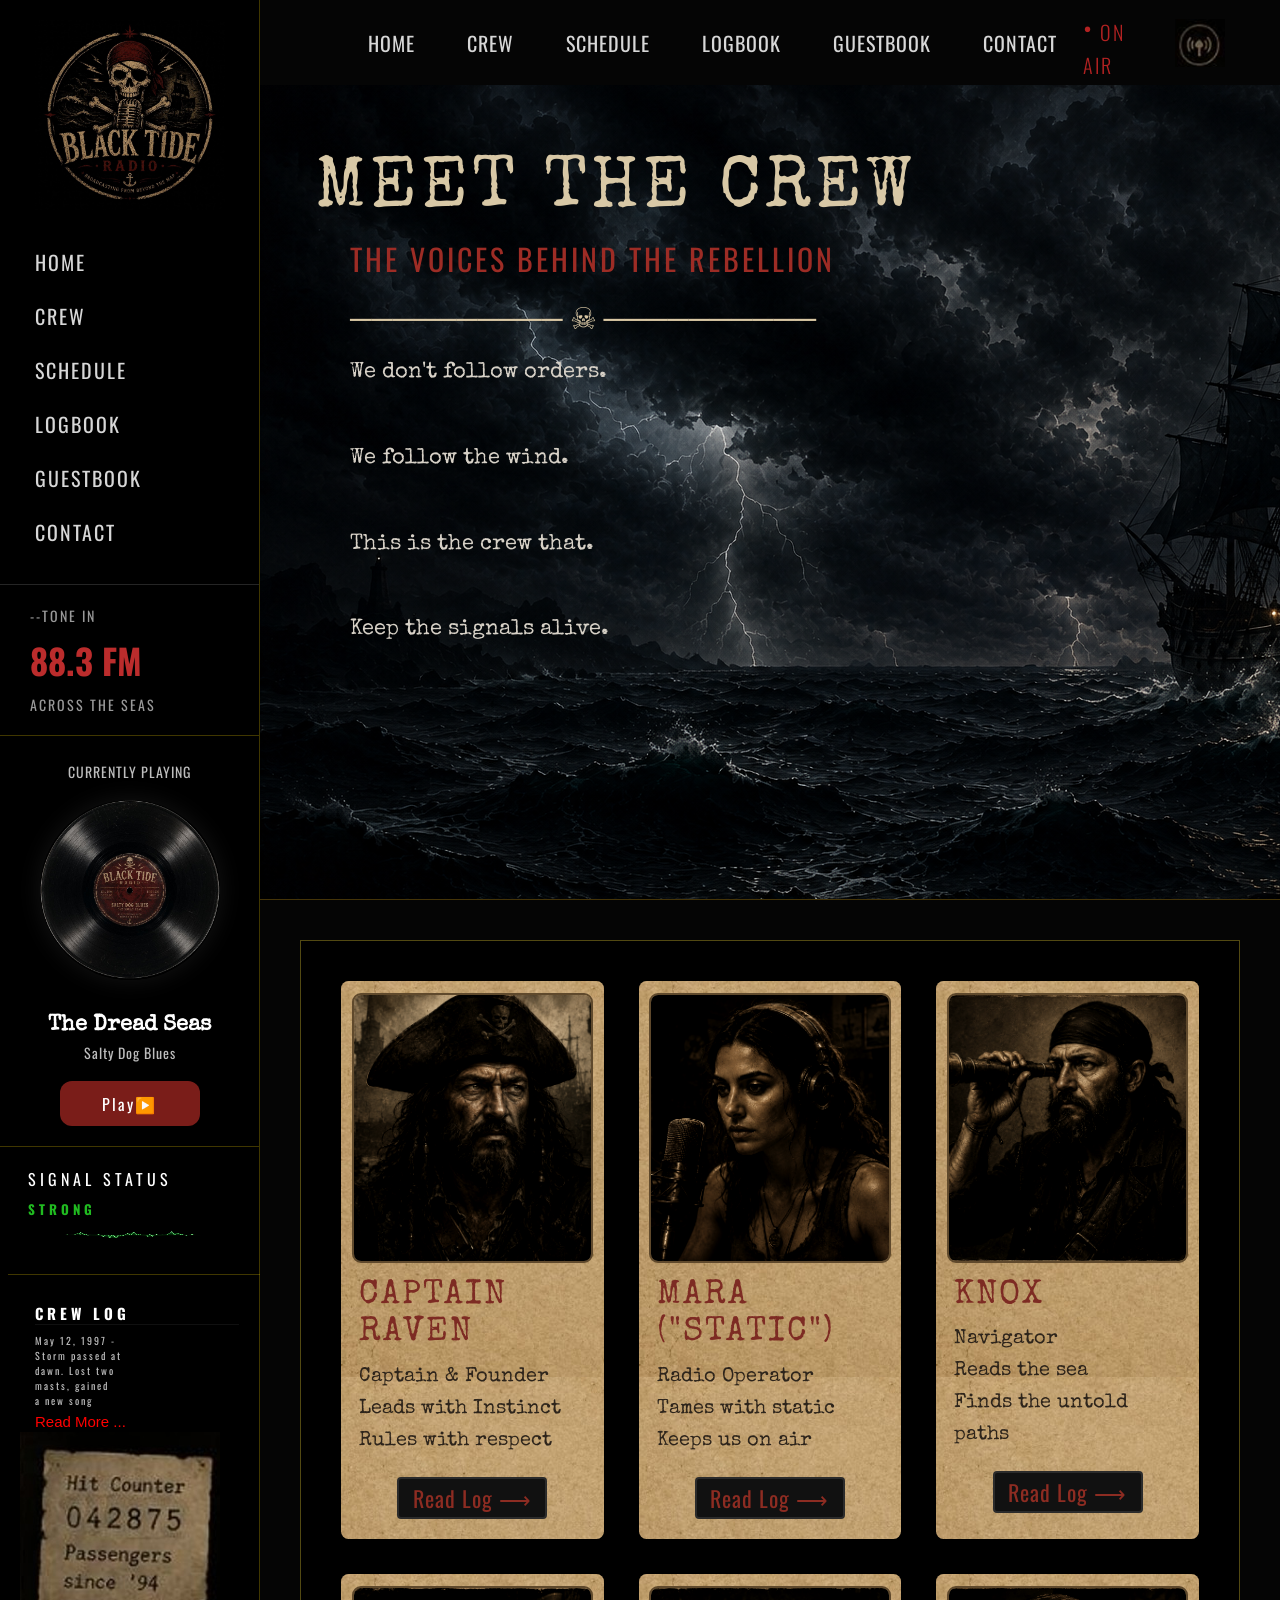
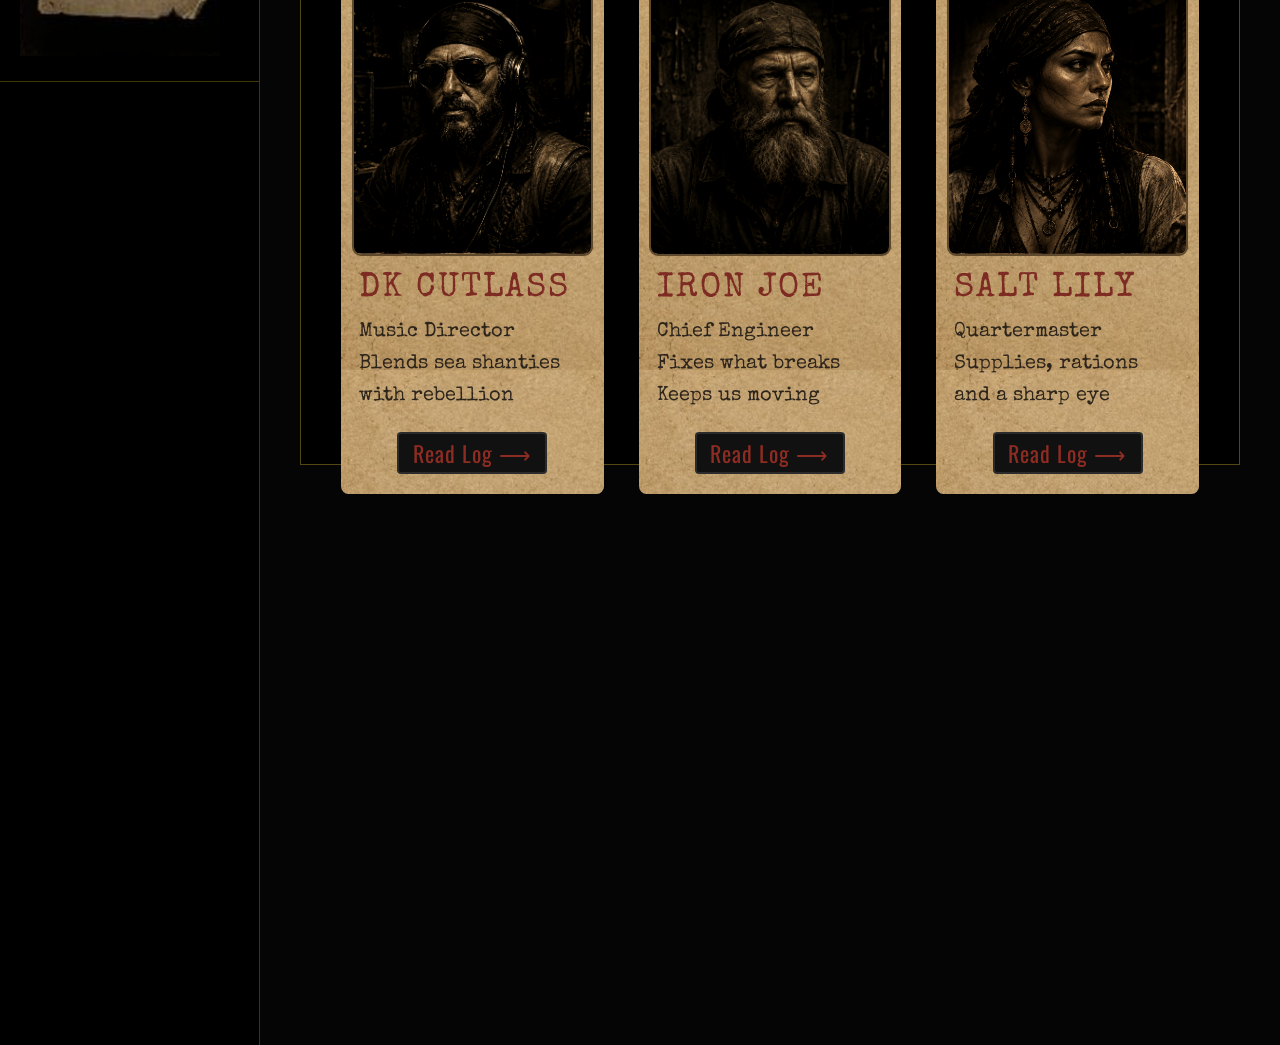
==== crew.html @ 0e34d425 "I finished most of the crew page inluding the hero and the cards section" ====
<!DOCTYPE html>
<html lang="en">
<head>
    <meta charset="UTF-8">
    <meta name="viewport" content="width=device-width, initial-scale=1.0">
    <title>Document</title>
    <link rel="stylesheet" href="crew.css">
    <link rel="preconnect" href="https://fonts.googleapis.com">
    <link rel="preconnect" href="https://fonts.gstatic.com" crossorigin>
    <link href="https://fonts.googleapis.com/css2?family=Oswald:wght@300;400;500&family=Special+Elite&display=swap" rel="stylesheet">
</head>
<body>    
    <div class="sidebar">
        <div class="sidebar-logo">
            <img src="logo-sidebar.jpg" alt="">
        </div>
        <div class="buttons">
            <button class="btn">HOME</button><br>
            <a href="crew.html"><button class="btn">CREW</button><br></a>
            <button class="btn">SCHEDULE</button><br>
            <button class="btn">LOGBOOK</button><br>
            <button class="btn">GUESTBOOK</button><br>
            <button class="btn">CONTACT</button><br>
        </div>
        <div class="tone">
            <p>--TONE IN</p>
            <h3>88.3 FM</h3>
            <p>ACROSS THE SEAS</p>
        </div>
        <div class="music-sec">
            <P>CURRENTLY PLAYING</P>
            <img class="record" src="music.jpg">
            <h3>The Dread Seas</h3>
            <p>Salty Dog Blues</p>
            <button id="playBtn">Play▶️ </button>
            <audio id="music">
            <source src="soundsbyamelia_pirate_sea_shanty_accordion_fiddles_amp_stomping.mp3" type="audio/mpeg">
            </audio>
        </div>
        <div class="heartbeat-sec">
            <p>SIGNAL STATUS</p>
            <h5>STRONG</h5>
            <img src="heartbeat.jpg" alt="">
        </div>
        <div class="crewlog">
            <h5>CREW LOG</h5>
            <p>May 12, 1997 - <br>Storm passed at <br> dawn. Lost two <br> masts, gained <br> a new song</p>
            <button>Read More ...</button>
            <img src="Hitcounter.jpg" alt="">
        </div>
    </div>
    <div class="main">
        <div class="home-sec">
            <div class="navbar">
                <div class="button buttons" >
                    <button class="btn">HOME</button><br>
                    <button class="btn">CREW</button><br>
                    <button class="btn">SCHEDULE</button><br>
                    <button class="btn">LOGBOOK</button><br>
                    <button class="btn">GUESTBOOK</button><br>
                    <button class="btn">CONTACT</button><br>
                 </div>
                <div class="icons-sec">
                    <p> <span>•</span> ON AIR</p>
                    <img src="iconwireless.jpg" alt="">
                </div>
                
            </div>
            <div class="herosection">
                <h1>MEET THE CREW</h1>
                <h5>THE VOICES BEHIND THE REBELLION</h5>
                <div class="heroline">
                    <span>
                    ────────── ☠ ──────────
                    </span>
                </div>
                <p>We don't follow orders.</p><br>
                <p>We follow the wind.</p><br>
                <p>This is the crew that.</p><br>
                <p>Keep the signals alive.</p><br>
            </div>
        </div>
        <div class="crew-sec">
            <div class="crew-card">
                <img src="CAPTAINRAVEN.png" alt="">
                <h3>CAPTAIN RAVEN</h3>
                <p>Captain & Founder <br> Leads with Instinct <br>Rules with respect</p>
                <button>Read Log ⟶</button>

            </div>
            <div class="crew-card">
                <img src="MARA.png" alt="">
                <h3>MARA ("STATIC")</h3>
                <p>Radio Operator <br> Tames with static <br> Keeps us on air</p>
                <button>Read Log ⟶</button>

            </div>
            <div class="crew-card">
                <img src="KNOX.png" alt="">
                <h3>KNOX</h3>
                <p>Navigator <br> Reads the sea <br> Finds the untold paths</p>
                <button>Read Log ⟶</button>

            </div>
            <div class="crew-card">
                <img src="dj.png" alt="">
                <h3>DK CUTLASS</h3>
                <p>Music Director <br> Blends sea shanties <br> with rebellion</p>
                <button>Read Log ⟶</button>

            </div>
            <div class="crew-card">
                <img src="IRON.png" alt="">
                <h3>IRON JOE</h3>
                <p>Chief Engineer <br> Fixes what breaks <br> Keeps us moving</p>
                <button>Read Log ⟶</button>

            </div>
            <div class="crew-card">
                <img src="SALT.png" alt="">
                <h3>SALT LILY</h3>
                <p>Quartermaster <br> Supplies, rations<br> and a sharp eye</p>
                <button>Read Log ⟶</button>
            </div>
        </div>
        <div class="wise"></div>

    </div>

    <script src="crew.js"></script>

</body>
</html>
---- crew.css ----
*{
    margin:0;
    padding:0;
    box-sizing:border-box;
}
body{
    background:#050505;
    font-family:'Oswald',sans-serif;
    display: flex;
}
.sidebar{
    width:260px;
    min-height:100vh;
    background: black;
    border-right:1px solid rgba(255, 217, 0, 0.251);
    left:0;
    top:0;
    display:flex;
    flex-direction:column;
    align-items:center;
    box-shadow: 3px 0px 14px rgba(255, 217, 0, 0.251);
}
.sidebar-logo{
    margin-top:20px;
    margin-bottom:20px;
}
.sidebar-logo img{
    width:190px;
    transition:.4s;
}
.sidebar-logo img:hover{
    transform:scale(1.05);
}
.buttons{
    width:100%;
    padding-left:35px;
}
.btn{
    background:none;
    border:none;
    color:#d7d7d7;
    font-size:20px;
    width:100%;
    text-align:left;
    margin:12px 0;
    cursor:pointer;
    transition:.35s;
    letter-spacing:2px;
    font-family:'Oswald',sans-serif;
    position:relative;
}
.btn:hover{
    color:#bb2c2c;
    transform:translateX(10px);
}
.active{
    color:#bb2c2c;
}
.active::after{
    content:"";
    position:absolute;
    left:0;
    bottom:-4px;
    width:55px;
    height:2px;
    background:#bb2c2c;
}
.tone{
    width:100%;
    margin-top:25px;
    padding:20px 30px;
    border-top:1px solid #252525;
    border-bottom:1px solid rgba(255, 217, 0, 0.251);
}
.tone p{
    color:#999;
    font-size:14px;
    letter-spacing:2px;

}
.tone h3{
    color:#bb2c2c;
    font-size:35px;
    margin:8px 0;
}
.music-sec{
    width:100%;
    text-align:center;
    color:white;
    padding:20px;
    border-bottom: 1px solid rgba(255, 217, 0, 0.251);
}
.music-sec p{
    color:#bdbdbd;
    margin-top:5px;
    font-size:14px;
    letter-spacing:1px;
}
.music-sec h3{
    margin-top:12px;
    font-family:'Special Elite',cursive;
    font-size:22px;
}
.record{
    width:180px;
    border-radius:50%;
    margin:18px 0;
    cursor:pointer;
    transition:.4s;
    box-shadow:0 0 25px rgba(255,255,255,.08);
}
.record:hover{
    transform:scale(1.05);
}
.spin{
    animation:spin 5s linear infinite;
}
@keyframes spin{
from{
transform:rotate(0deg);
}
to{
transform:rotate(360deg);
}
}
#playBtn{
    margin-top:18px;
    width:140px;
    height:45px;
    background:#7a1d19;
    border:none;
    color:white;
    cursor:pointer;
    font-size:16px;
    letter-spacing:2px;
    transition:.35s;
    font-family:'Oswald',sans-serif;
    border-radius: 12px;
}
#playBtn:hover{
    background:#b82f27;
    transform:translateY(-4px);
    box-shadow:0px 10px 25px rgba(184,47,39,.4);
}
.heartbeat-sec{
    width:100%;
    text-align:left;
    color:white;
    padding:20px;
    border-bottom: 1px solid rgba(255, 217, 0, 0.251);
    margin-left: 15px;
    font-family:'Oswald',sans-serif;
    letter-spacing: 4px;
}
.heartbeat-sec h5{
    margin-top: 7.5px;
    color: rgb(32, 187, 32);
    transition: .4s;
}
.heartbeat-sec h5:hover{
    transform: translatey(-3px);
}
.heartbeat-sec img{
    width: 200px;
    height: 30px;
}
.crewlog{
    width:100%;
    text-align:left;
    color:white;
    padding:20px;
    border-bottom: 1px solid rgba(255, 217, 0, 0.251);
    font-family:'Oswald',sans-serif;
}
.crewlog h5{
    margin-top: 7.5px;
    transition: .4s;
    border-bottom: 1px solid #101010;
    font-size: 15px;
    letter-spacing: 4px;
    margin-left: 15px;
    transition: .3s;
}
.crewlog h5:hover{
    transform: translateY(-3px);
}
.crewlog p{
    margin-top: 7.5px;
    transition: .4s;
    font-size: 10px;
    letter-spacing: 2px;
    color: silver;
    margin-left: 15px;

}
.crewlog button{
    background-color: transparent;
    color: red;
    font-size: 15px;
    border: 0px;
    transition: .4s;
    cursor: pointer;
    margin-left: 15px;

}
.crewlog button:hover{
    transform: translateY(-3px);
}
.crewlog img{
    margin: 0px;
    width: 200px;
    transition: .4s;

}
.crewlog img:hover{
    transform: translateY(-3px);
}
/* NAVBAR */
.main{
    flex:1;
    background-size:cover;
    background-position:center;
    background-repeat:no-repeat;
    background-color: #050505;
}
.home-sec{
    height: 100vh;
    background-image: url(crewhome.png);
    border-bottom: 1px solid rgb(69, 52, 8);
}
.herosection{
    margin-top:70px;
    margin-left:55px;
    color:#d9c7a4;
}

.herosection h1{
    font-family:'Special Elite', cursive;
    font-size:73px;
    font-weight:400;
    letter-spacing:4px;
    color:#d8c8a6;
    margin-bottom:8px;
}

.herosection h5{
    font-family:'Oswald', sans-serif;
    font-size:30px;
    color:#9d2c25;
    letter-spacing:3px;
    font-weight:400;
    margin-bottom:12px;
    padding: 0px 35px;
}

.hero-line{
    margin-top: 10px;
    width:220px;
    height:2px;
    background:#7b5b32;
    margin-bottom:25px;
    
}
.heroline span{
    font-size: 30px;
    padding: 0px 35px;

}

.herosection p{
    font-family:'Special Elite', cursive;
    color:#d7d1c7;
    font-size:22px;
    line-height:1.9;
    padding: 5px 35px;
    margin-top: 10px;
}
.navbar{
    height:85px;
    background:#050505;
    display:flex;
    justify-content:space-between;
    align-items:center;
    padding:0 45px;
}

.button{
    display:flex;
    align-items:center;
    gap:18px;
    margin-left:20px;
    width:auto;
}

.button .btn{
    width:auto;
    margin:0;
    padding:30px 8px;
    font-size:20px;
    letter-spacing:1px;
}

.button .active::after{
    width:100%;
    bottom:18px;
}

.icons-sec{
    display:flex;
    align-items:center;
    justify-content:flex-end;
    gap:18px;
    width:auto;
    margin-right:10px;
    color:#b32222;
}

.icons-sec p{
    font-size:20px;
    letter-spacing:2px;
    font-weight:300;
}

.icons-sec span{
    font-size:30px;
}

.icons-sec img{
    height:48px;
    transition:.4s;
}

.icons-sec img:hover{
    transform:translateY(-4px);
}

.main-menue{
    display: flex;
    justify-content: space-between;
    align-items: center;
    width: 100%;
    padding: 80px;
    background-image:url(home-background.jpg);
    height:100vh;
}
.main-menue > div:first-child{
    flex: 1;
}
/* ------------------------------------------------- */
.crew-sec{
    height: 125vh;
    margin: 40px;
    border: 1px solid rgb(82, 73, 18);
    display: grid;
    grid-template-columns: repeat(3, 1fr);
    gap: 35px;
    padding: 40px;
    color: white;
    background-color: rgb(0, 0, 0);
}
.crew-card{
    background-image: url(papertex.png);
    width: 100%;
    border-radius: 7.5px;
    transition:.4s;
}
.crew-card:hover{
    transform: translateY(-10px);
}
.crew-card img{
    width:92%;
    height:270px;
    display:block;
    margin:12px auto 15px;
    object-fit:cover;
    border:2px solid #5f4729;
    border-radius:4px;
    filter:sepia(.25) contrast(1.05);
    border-radius: 9px;
    transition: .5s;
}
.crew-card img:hover{
    transform: translateY(-10px);
}
.crew-card h3{
    font-family: 'Special Elite', cursive;
    font-size: 34px;
    color: #7d2b23;
    text-transform: uppercase;
    letter-spacing: 2px;
    font-weight: 400;
    margin: 12px 18px 8px;
    line-height: 1.1;
    transition: .5s;
}
.crew-card h3:hover{
    transform: translateY(-15px);
    color: #a74a41;
}


.crew-card p{
    font-family:'Special Elite', cursive;
    font-size:20px;
    color:#2d241b;
    line-height:1.6;
    margin:0 18px 20px;
}
.crew-card button{
    width:150px;
    height:42px;
    display:block;
    margin:20px auto;
    background:#111;
    color:#8d2c22;
    border:2px solid #2b2b2b;
    border-radius:4px;
    font-family:'Oswald', sans-serif;
    font-size:22px;
    letter-spacing:1px;
    cursor:pointer;
    transition:.3s;
}
.crew-card button:hover{
    background:#8d2c22;
    color:#f3e5c7;
    border-color:#8d2c22;
}
.wise{
    background-image: url();
    height: 60vh;
}
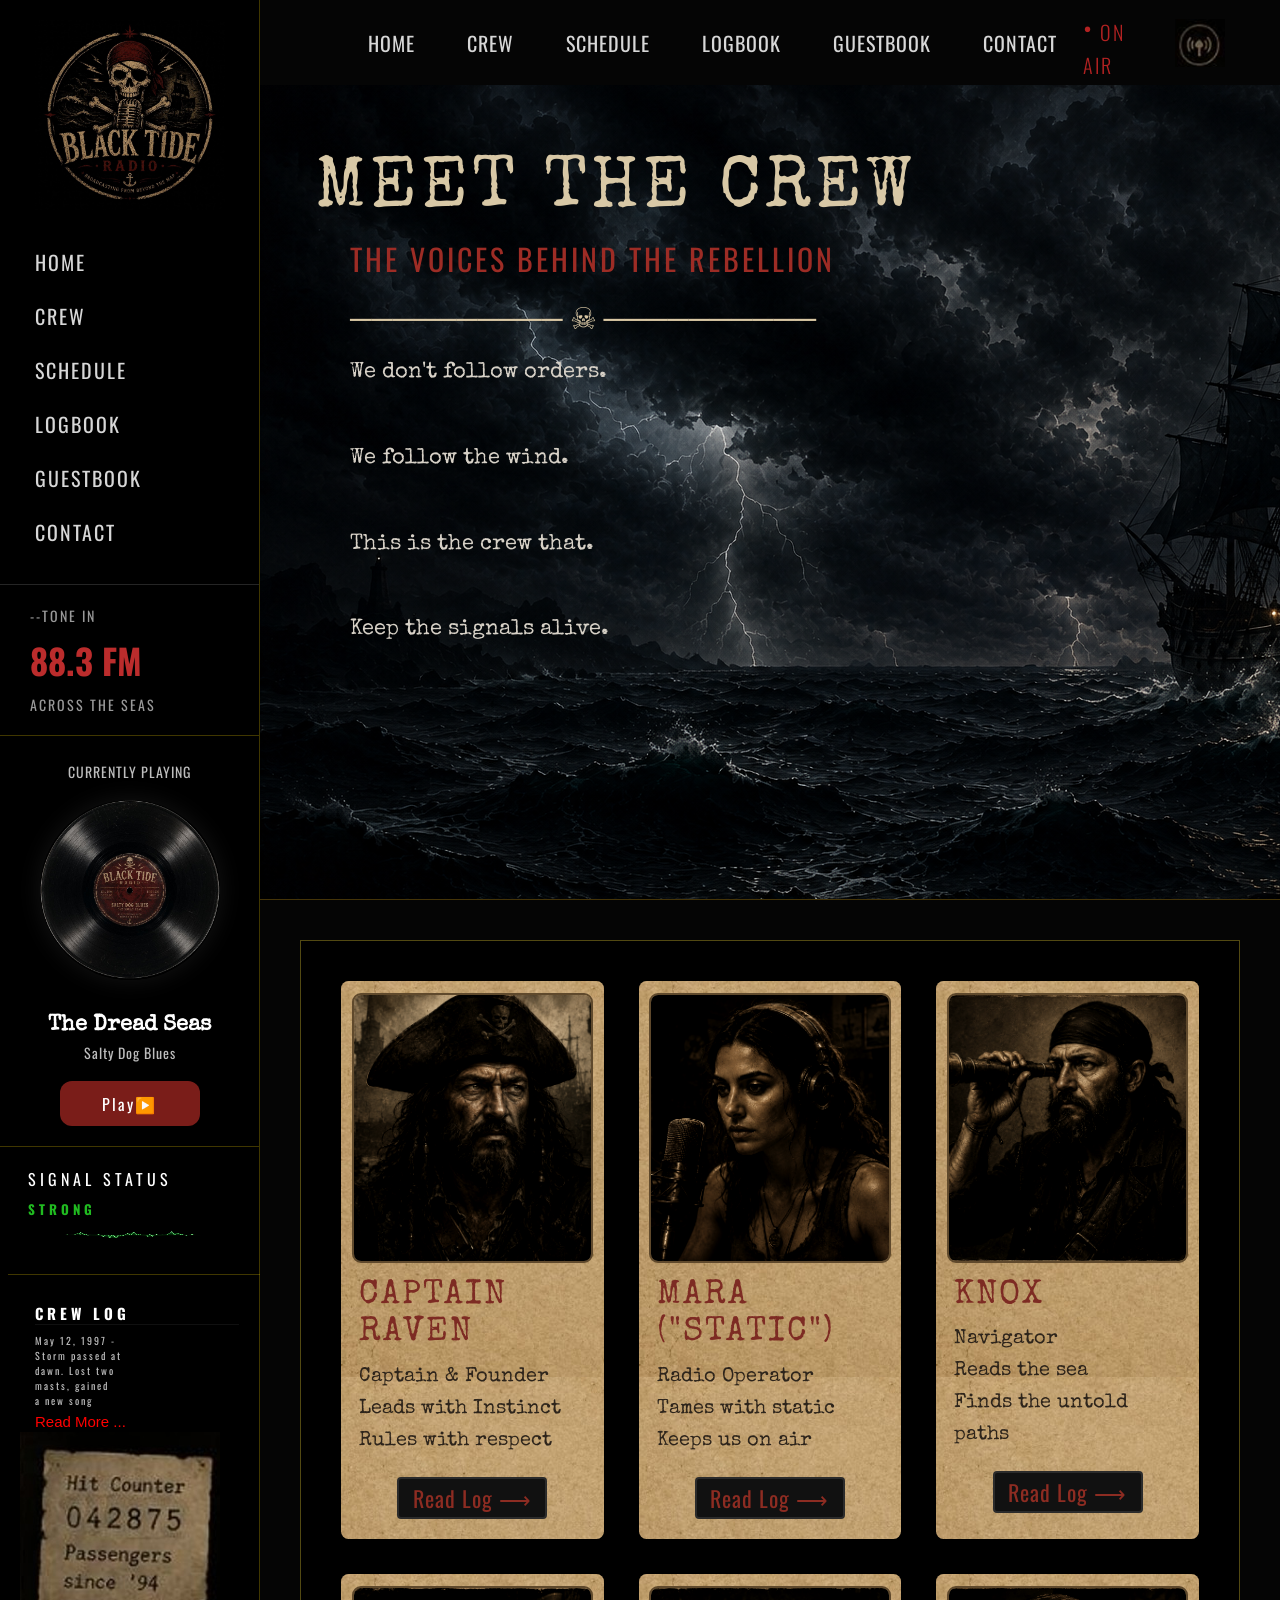
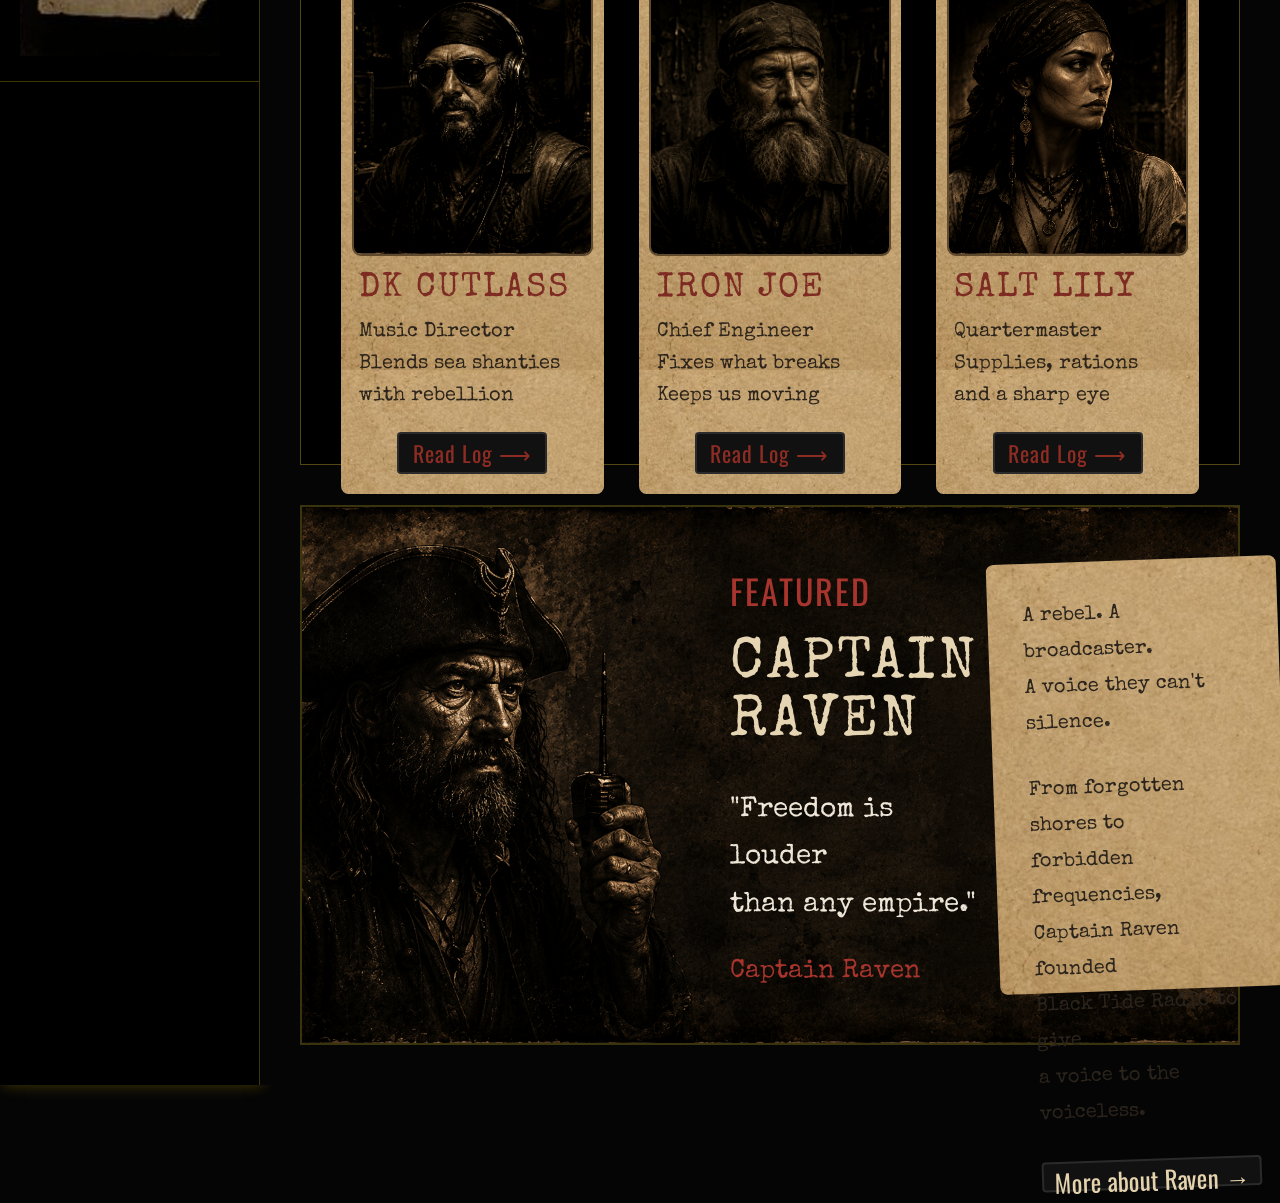
==== commit c0e218a7: "finished the wise section" ====
--- a/crew.html
+++ b/crew.html
@@ -123,11 +123,30 @@
                 <button>Read Log ⟶</button>
             </div>
         </div>
-        <div class="wise"></div>
-
+        <div class="wise">
+            <div>
+                <h4>FEATURED</h4>
+                <h3>CAPTAIN RAVEN</h3>
+                <p>"Freedom is louder <br> than any empire."</p>
+                <h6>Captain Raven</h6>
+            </div>
+            <div class="sheet-wise">                                                            
+                <p>
+                    A rebel. A broadcaster.<br>
+                    A voice they can't silence.
+                </p>
+             <p>
+                  From forgotten shores to<br>
+                 forbidden frequencies,<br>
+                 Captain Raven founded<br>
+                 Black Tide Radio to give<br>
+                 a voice to the voiceless.
+             </p>
+             <button>More about Raven →</button>
+            </div>
+        </div>
     </div>
-
     <script src="crew.js"></script>
-
 </body>
 </html>
+
--- a/crew.css
+++ b/crew.css
@@ -427,6 +427,84 @@
     border-color:#8d2c22;
 }
 .wise{
-    background-image: url();
-    height: 60vh;
-}+    background:url("wise.png") center/cover no-repeat;
+    height:60vh;
+    margin:40px;
+    border:2px solid rgb(57,51,14);
+    display:flex;
+    align-items:center;
+    padding-left:42%;
+    position:relative;
+    gap: 15px;
+}
+.wise-content{
+    width:420px;
+}
+.wise h4{
+    font-family:'Oswald',sans-serif;
+    color:#a7342d;
+    font-size:34px;
+    font-weight:400;
+    letter-spacing:2px;
+    margin-bottom:20px;
+}
+.wise h3{
+    font-family:'Special Elite',cursive;
+    color:#e6d5b3;
+    font-size:58px;
+    font-weight:400;
+    letter-spacing:3px;
+    margin-bottom:35px;
+}
+.wise p{
+    font-family:'Special Elite',cursive;
+    color:#ece5d8;
+    font-size:28px;
+    line-height:1.7;
+    margin-bottom:30px;
+}
+.wise h6{
+    font-family:'Special Elite',cursive;
+    color:#a7342d;
+    font-size:26px;
+    font-weight:400;
+}
+.sheet-wise{
+    width:340px;
+    height:430px;
+    background:url("papertex.png") center/cover no-repeat;
+    box-sizing:border-box;
+    display:flex;
+    flex-direction:column;
+    justify-content: space-evenly;
+    border-radius: 7.5px;
+    transform:rotate(-2deg);   
+    padding:35px;
+
+}
+
+.sheet-wise p{
+    font-family:'Special Elite',cursive;
+    font-size:20px;
+    line-height:1.8;
+    color:#2b241c;
+}
+
+.sheet-wise button{
+    width:220px;
+    height: 30px;
+    background:#111;
+    color:#e5d3ae;
+    border:2px solid #2a2a2a;
+    border-radius:4px;
+    font-family:'Oswald',sans-serif;
+    font-size:25px;
+    cursor:pointer;
+    transition:.3s;
+    margin: auto;
+}
+
+.sheet-wise button:hover{
+    background:#8d2c22;
+    color:#fff;
+    border-color:#8d2c22;}
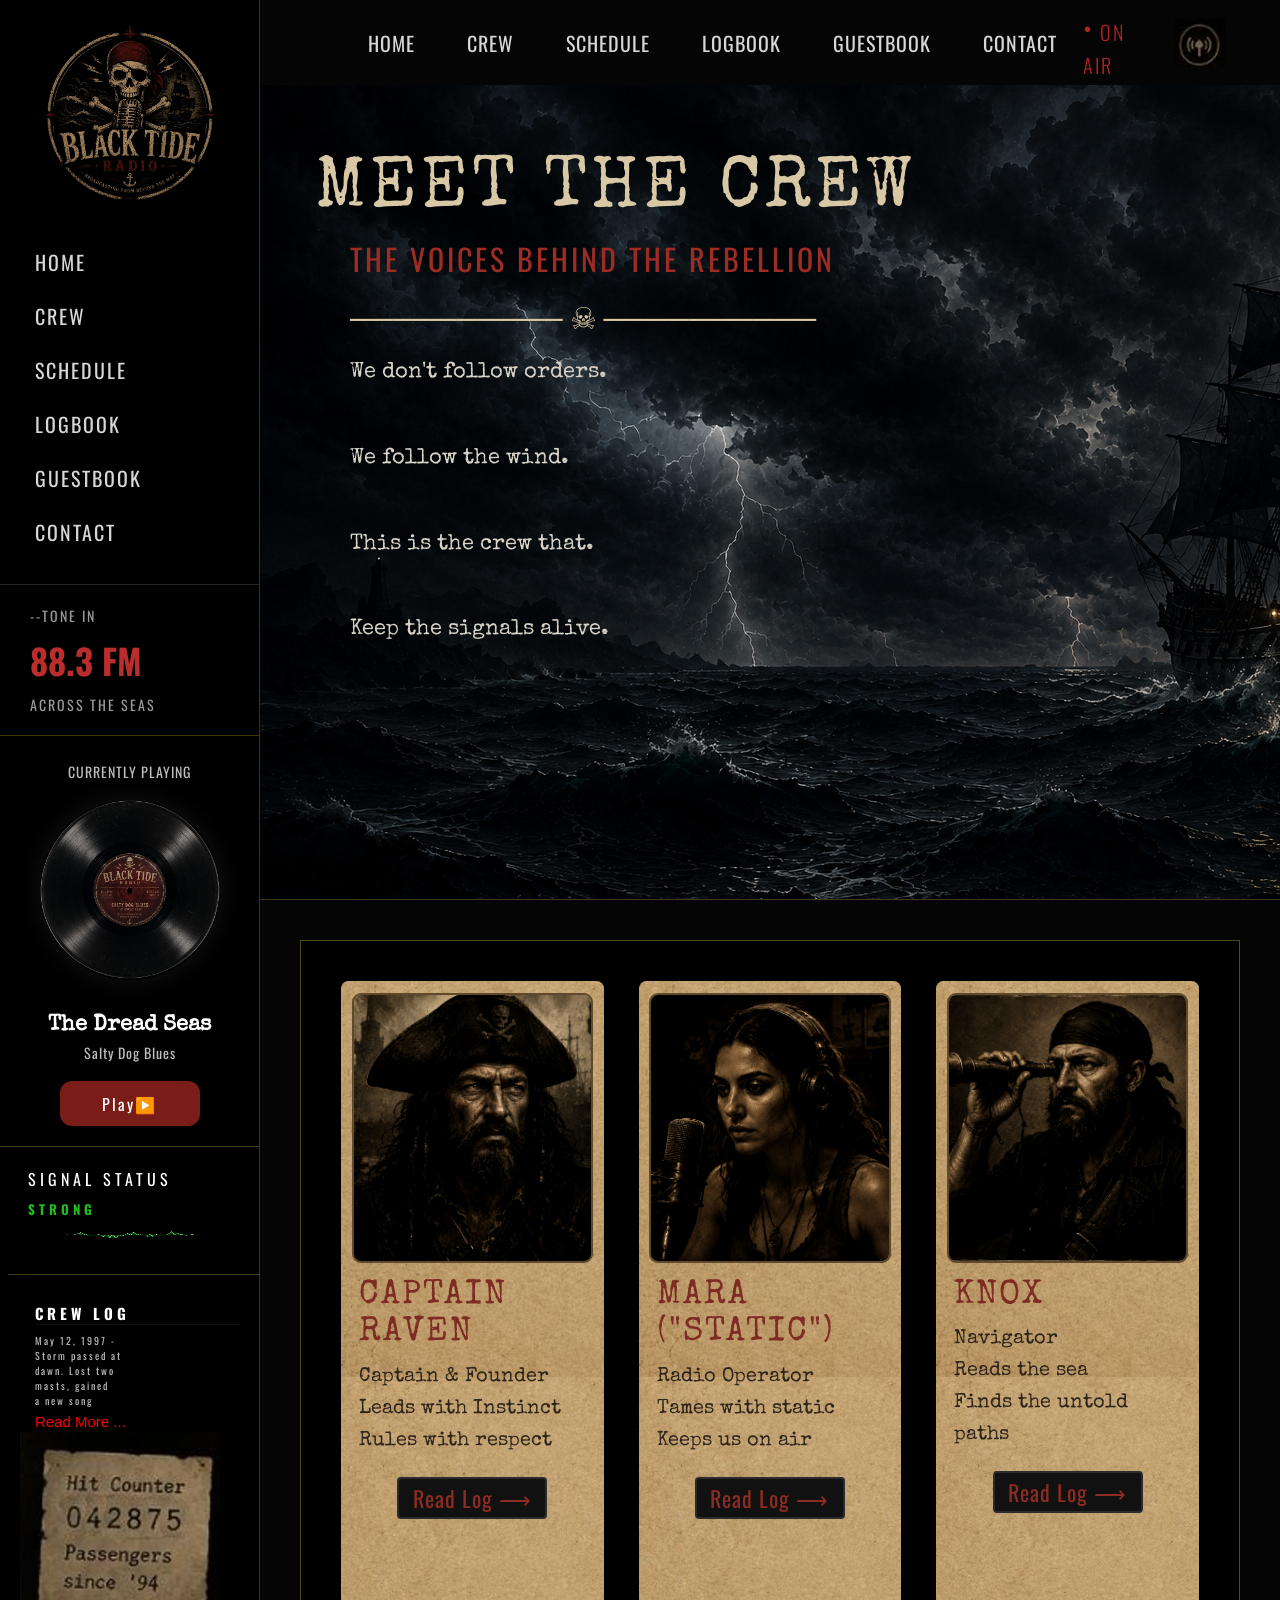
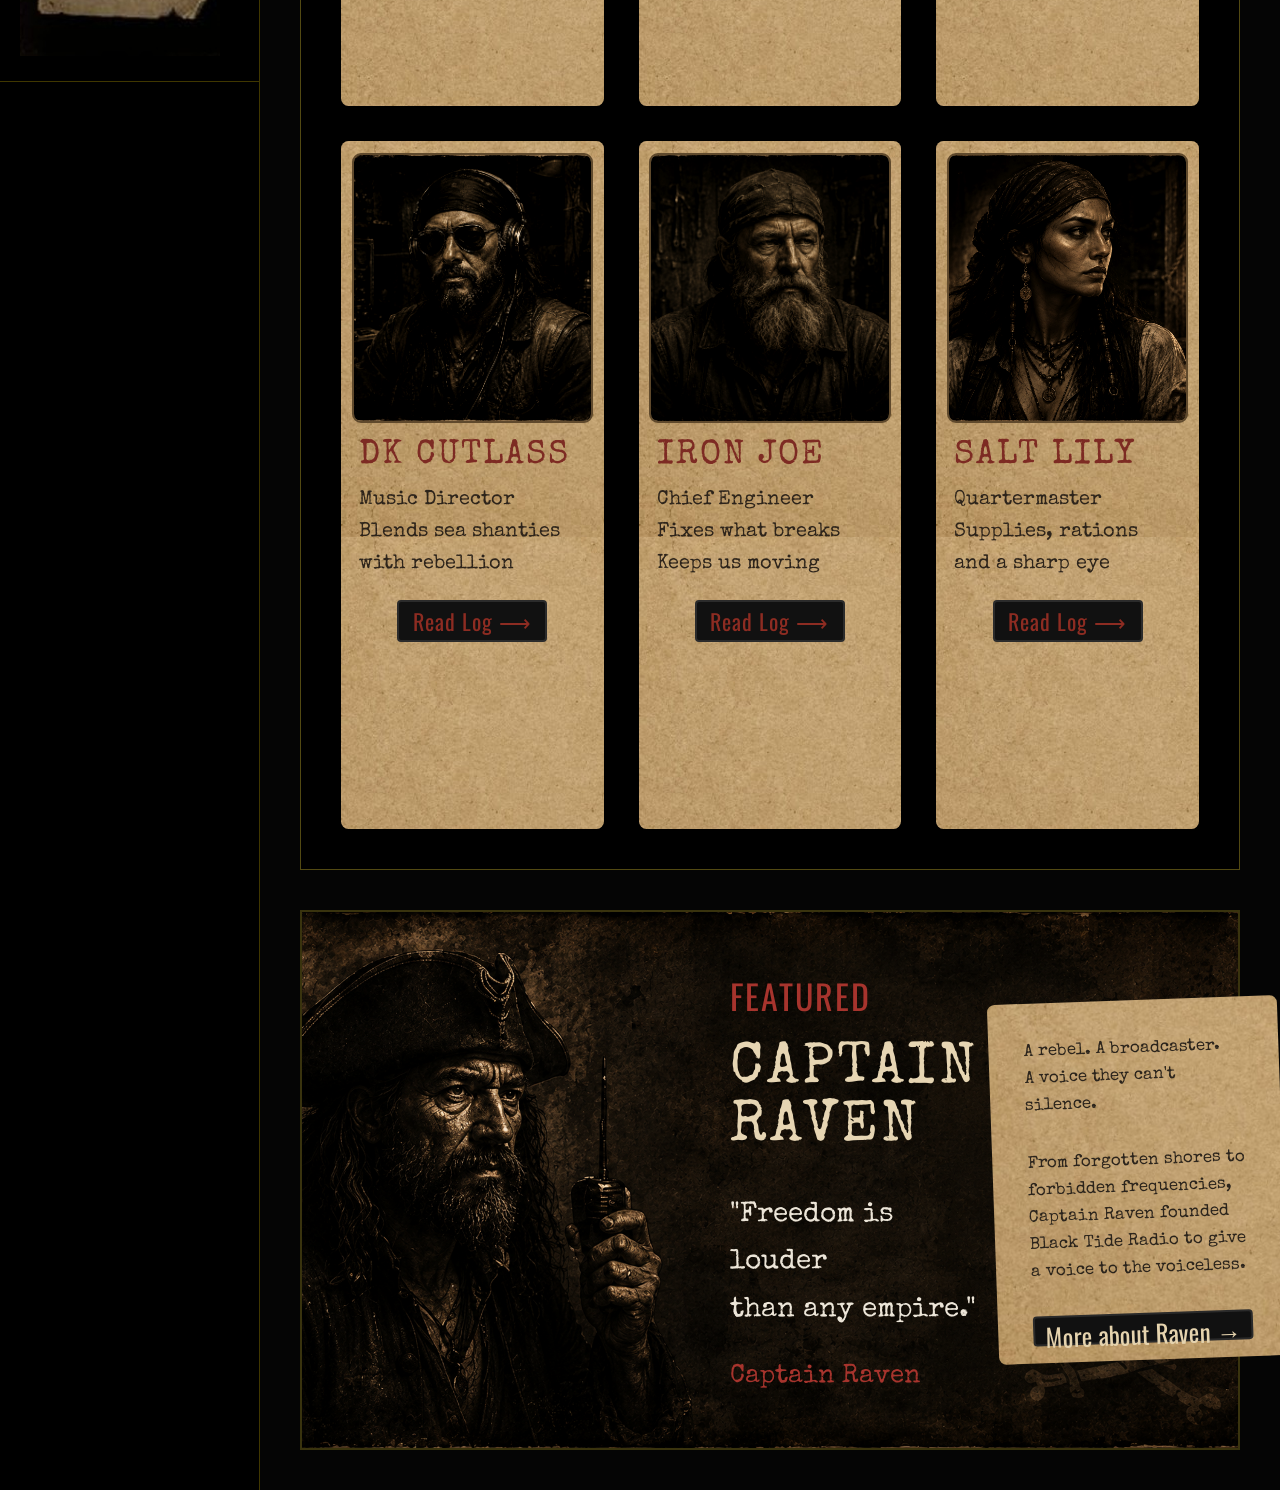
==== commit 0f1d4df7: "fixed some bugs in the wise section, the dimentions section" ====
--- a/crew.html
+++ b/crew.html
@@ -3,7 +3,7 @@
 <head>
     <meta charset="UTF-8">
     <meta name="viewport" content="width=device-width, initial-scale=1.0">
-    <title>Document</title>
+    <title>Crew-Radio</title>
     <link rel="stylesheet" href="crew.css">
     <link rel="preconnect" href="https://fonts.googleapis.com">
     <link rel="preconnect" href="https://fonts.gstatic.com" crossorigin>
--- a/crew.css
+++ b/crew.css
@@ -348,7 +348,7 @@
 }
 /* ------------------------------------------------- */
 .crew-sec{
-    height: 125vh;
+    height: 170vh;
     margin: 40px;
     border: 1px solid rgb(82, 73, 18);
     display: grid;
@@ -436,6 +436,10 @@
     padding-left:42%;
     position:relative;
     gap: 15px;
+    transition: .5s;
+}
+.wise:hover{
+    transform: translate(10px,-10px);
 }
 .wise-content{
     width:420px;
@@ -470,8 +474,8 @@
     font-weight:400;
 }
 .sheet-wise{
-    width:340px;
-    height:430px;
+    width:290px;
+    height:360px;
     background:url("papertex.png") center/cover no-repeat;
     box-sizing:border-box;
     display:flex;
@@ -480,13 +484,17 @@
     border-radius: 7.5px;
     transform:rotate(-2deg);   
     padding:35px;
-
+    margin-right: 30px;
+    transition: .5s;
+}
+.sheet-wise:hover{
+    transform: translateY(-10px);
 }
 
 .sheet-wise p{
     font-family:'Special Elite',cursive;
-    font-size:20px;
-    line-height:1.8;
+    font-size:17px;
+    line-height:1.6;
     color:#2b241c;
 }
 
@@ -503,8 +511,9 @@
     transition:.3s;
     margin: auto;
 }
-
 .sheet-wise button:hover{
     background:#8d2c22;
     color:#fff;
-    border-color:#8d2c22;}+    border-color:#8d2c22;
+}
+    
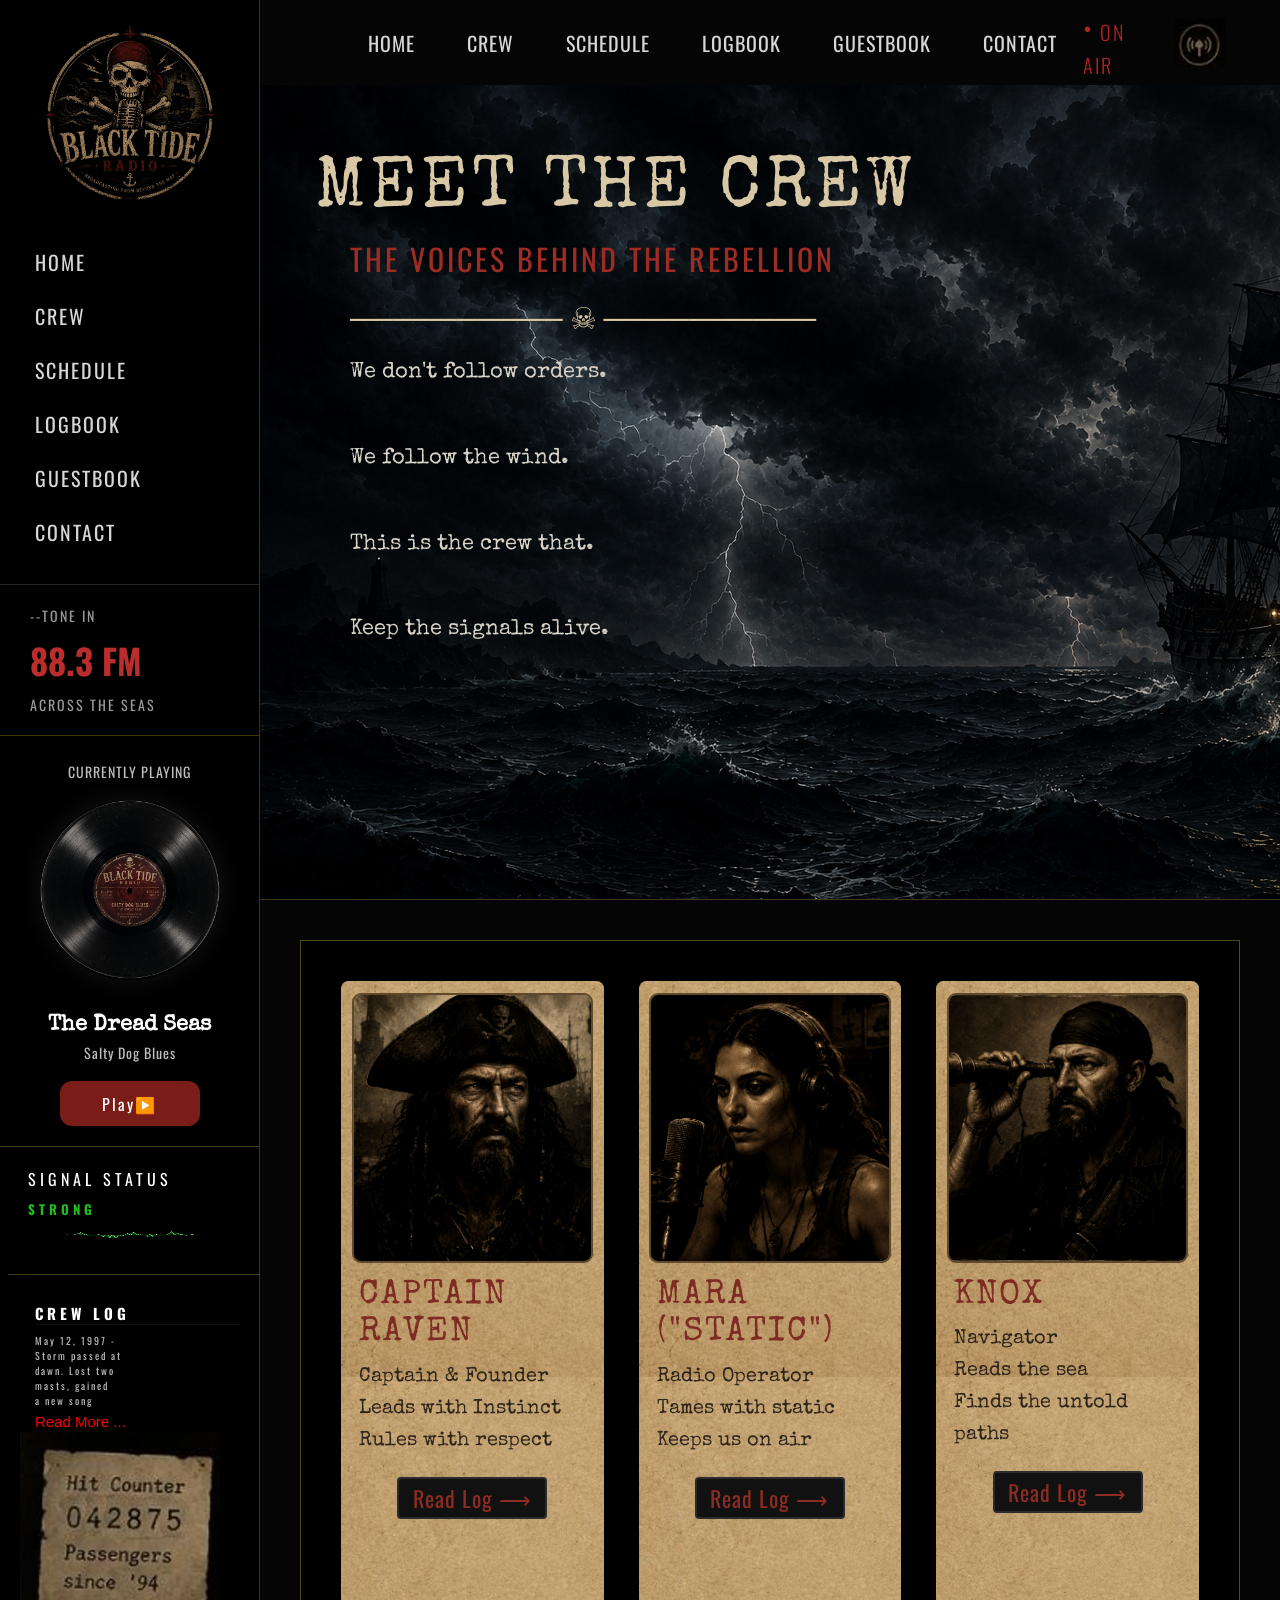
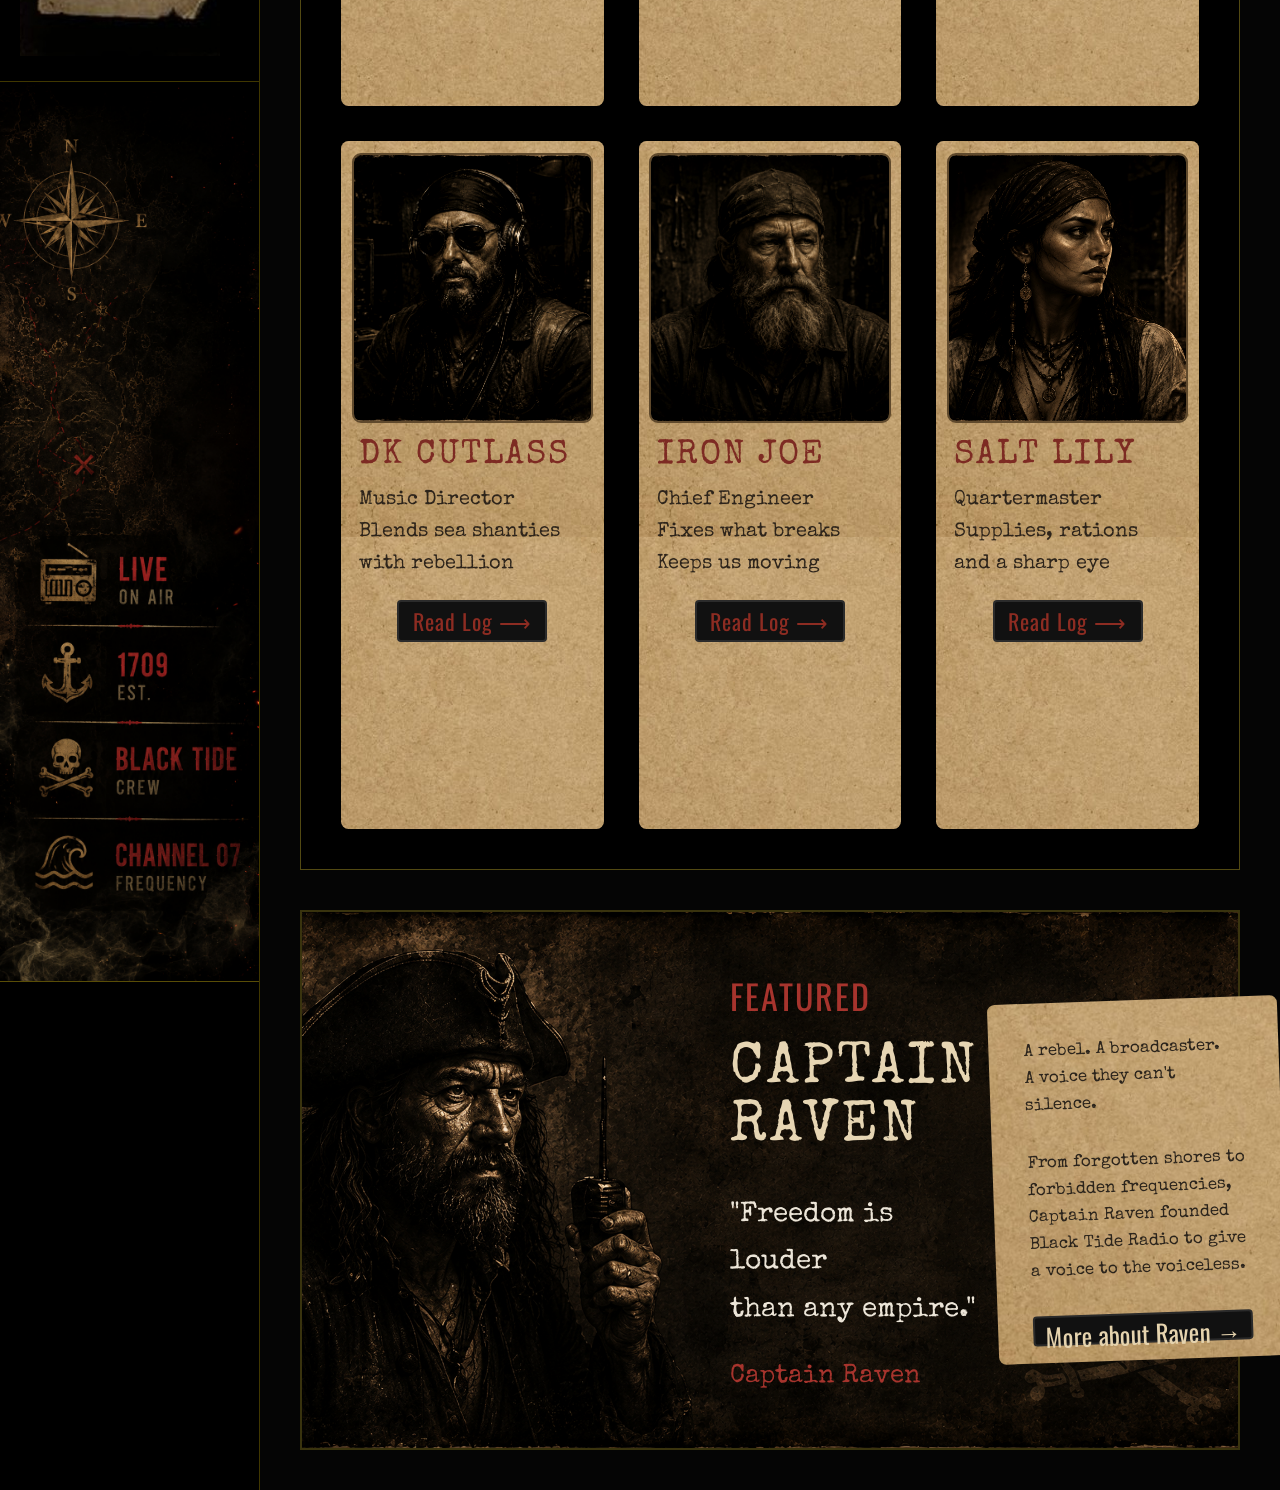
==== commit 19a8e6be: "finished the crew page" ====
--- a/crew.html
+++ b/crew.html
@@ -47,6 +47,9 @@
             <p>May 12, 1997 - <br>Storm passed at <br> dawn. Lost two <br> masts, gained <br> a new song</p>
             <button>Read More ...</button>
             <img src="Hitcounter.jpg" alt="">
+        </div>
+        <div class="end">
+            
         </div>
     </div>
     <div class="main">
--- a/crew.css
+++ b/crew.css
@@ -19,6 +19,7 @@
     flex-direction:column;
     align-items:center;
     box-shadow: 3px 0px 14px rgba(255, 217, 0, 0.251);
+    color: rgb(132, 105, 70);
 }
 .sidebar-logo{
     margin-top:20px;
@@ -233,7 +234,15 @@
     margin-left:55px;
     color:#d9c7a4;
 }
-
+.end {
+    background-image: url("leftsec.jpg");
+    background-size: cover;
+    background-position: center;
+    background-repeat: no-repeat;
+    height: 100vh;
+    width: 100%;
+    border-bottom: 1px solid  rgb(89, 77, 6);rgb(52, 45, 3)
+}
 .herosection h1{
     font-family:'Special Elite', cursive;
     font-size:73px;
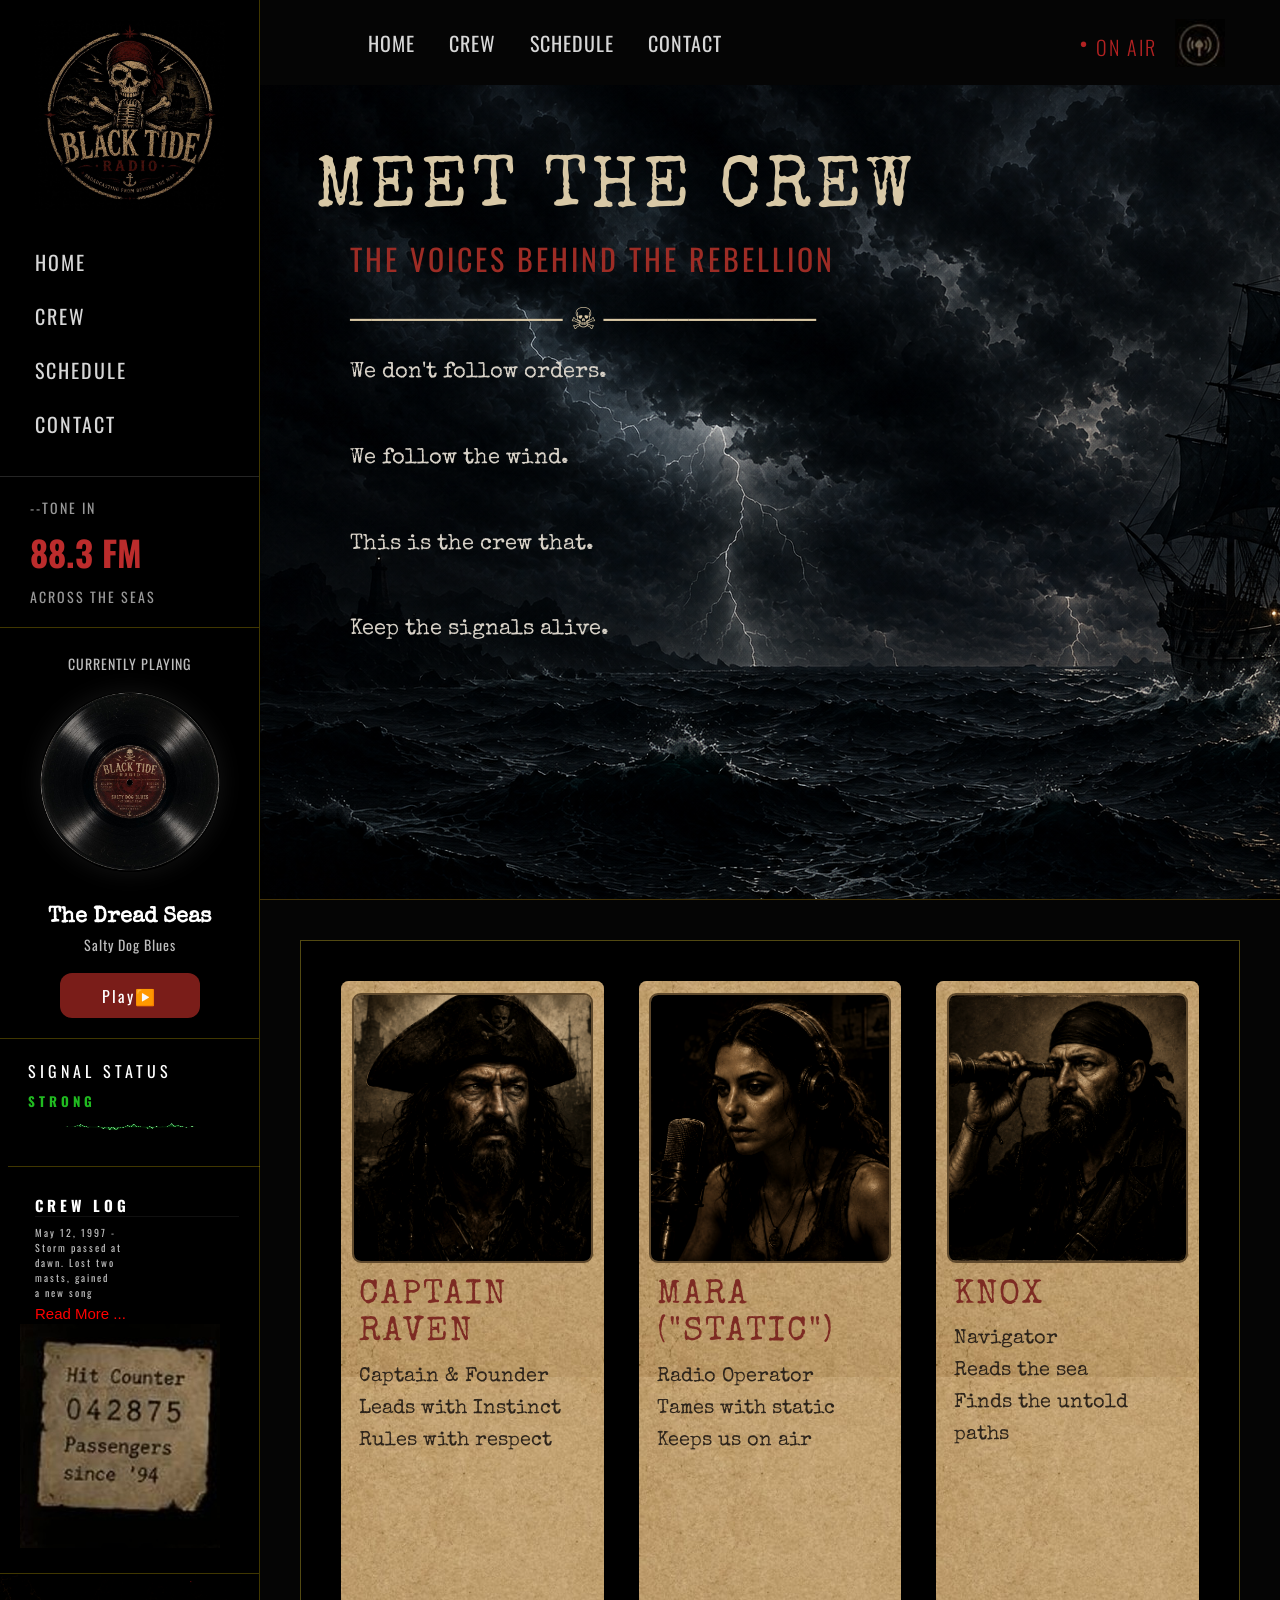
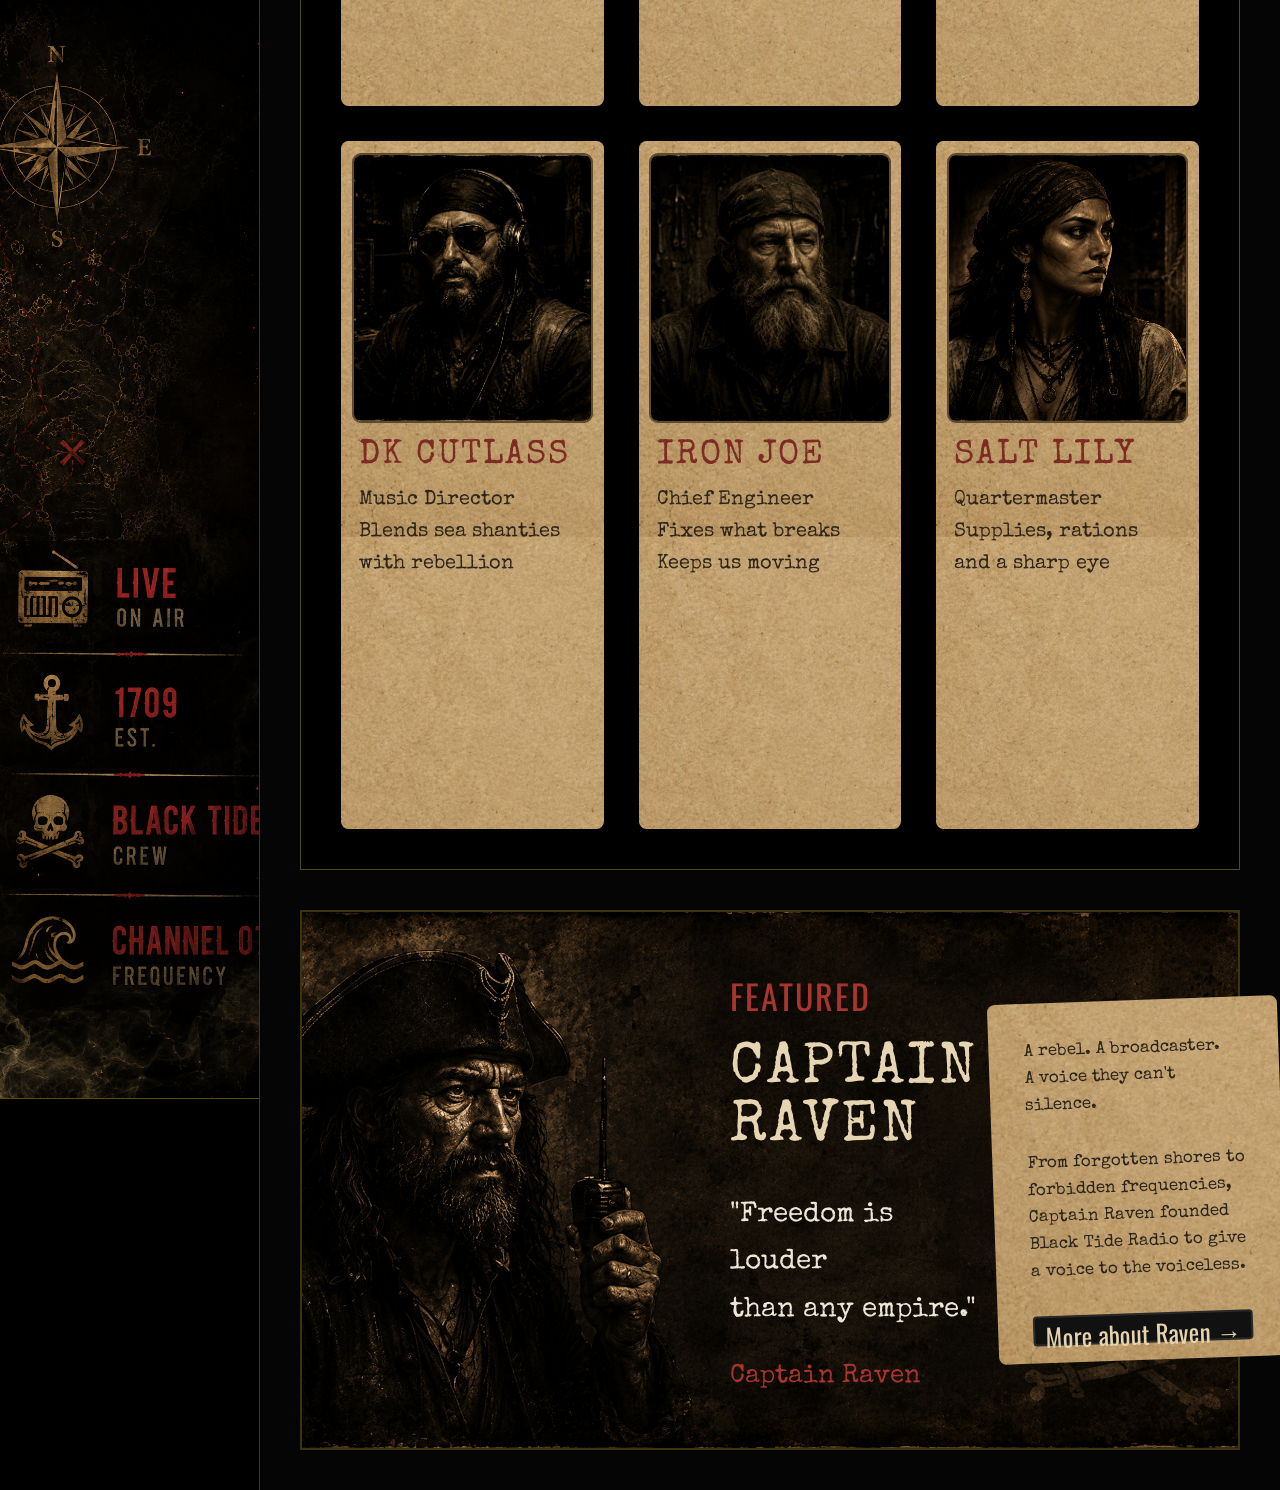
==== commit ebf58624: "I finished the contact page and edited mostly the whole website" ====
--- a/crew.html
+++ b/crew.html
@@ -15,12 +15,10 @@
             <img src="logo-sidebar.jpg" alt="">
         </div>
         <div class="buttons">
-            <button class="btn">HOME</button><br>
+            <a href="index.html"><button class="btn">HOME</button><br></a>
             <a href="crew.html"><button class="btn">CREW</button><br></a>
-            <button class="btn">SCHEDULE</button><br>
-            <button class="btn">LOGBOOK</button><br>
-            <button class="btn">GUESTBOOK</button><br>
-            <button class="btn">CONTACT</button><br>
+            <a href="schedule.html"><button class="btn">SCHEDULE</button><br></a>
+            <a href="contact.html"><button class="btn">CONTACT</button></a>
         </div>
         <div class="tone">
             <p>--TONE IN</p>
@@ -56,12 +54,10 @@
         <div class="home-sec">
             <div class="navbar">
                 <div class="button buttons" >
-                    <button class="btn">HOME</button><br>
-                    <button class="btn">CREW</button><br>
-                    <button class="btn">SCHEDULE</button><br>
-                    <button class="btn">LOGBOOK</button><br>
-                    <button class="btn">GUESTBOOK</button><br>
-                    <button class="btn">CONTACT</button><br>
+                    <a href="index.html"><button class="btn">HOME</button><br></a>
+                    <a href="crew.html"><button class="btn">CREW</button><br></a>
+                    <a href="schedule.html"><button class="btn">SCHEDULE</button><br></a>
+                    <a href="contact.html"><button class="btn">CONTACT</button></a>
                  </div>
                 <div class="icons-sec">
                     <p> <span>•</span> ON AIR</p>
@@ -84,46 +80,40 @@
             </div>
         </div>
         <div class="crew-sec">
-            <div class="crew-card">
+            <div class="crew-card" id="raven">
                 <img src="CAPTAINRAVEN.png" alt="">
                 <h3>CAPTAIN RAVEN</h3>
                 <p>Captain & Founder <br> Leads with Instinct <br>Rules with respect</p>
-                <button>Read Log ⟶</button>
 
             </div>
             <div class="crew-card">
                 <img src="MARA.png" alt="">
                 <h3>MARA ("STATIC")</h3>
                 <p>Radio Operator <br> Tames with static <br> Keeps us on air</p>
-                <button>Read Log ⟶</button>
 
             </div>
             <div class="crew-card">
                 <img src="KNOX.png" alt="">
                 <h3>KNOX</h3>
                 <p>Navigator <br> Reads the sea <br> Finds the untold paths</p>
-                <button>Read Log ⟶</button>
 
             </div>
             <div class="crew-card">
                 <img src="dj.png" alt="">
                 <h3>DK CUTLASS</h3>
                 <p>Music Director <br> Blends sea shanties <br> with rebellion</p>
-                <button>Read Log ⟶</button>
 
             </div>
             <div class="crew-card">
                 <img src="IRON.png" alt="">
                 <h3>IRON JOE</h3>
                 <p>Chief Engineer <br> Fixes what breaks <br> Keeps us moving</p>
-                <button>Read Log ⟶</button>
 
             </div>
             <div class="crew-card">
                 <img src="SALT.png" alt="">
                 <h3>SALT LILY</h3>
                 <p>Quartermaster <br> Supplies, rations<br> and a sharp eye</p>
-                <button>Read Log ⟶</button>
             </div>
         </div>
         <div class="wise">
@@ -145,7 +135,7 @@
                  Black Tide Radio to give<br>
                  a voice to the voiceless.
              </p>
-             <button>More about Raven →</button>
+             <a href="#raven"><button>More about Raven →</button></a>
             </div>
         </div>
     </div>
--- a/crew.css
+++ b/crew.css
@@ -13,6 +13,17 @@
     min-height:100vh;
     background: black;
     border-right:1px solid rgba(255, 217, 0, 0.251);
+
+}
+.sidebar-logo{
+    margin-top:20px;
+    margin-bottom:20px;
+}
+.sidebar-logo img{
+    width:190px;
+    transition:.4s;
+}
+.sidebar{
     left:0;
     top:0;
     display:flex;
@@ -20,14 +31,6 @@
     align-items:center;
     box-shadow: 3px 0px 14px rgba(255, 217, 0, 0.251);
     color: rgb(132, 105, 70);
-}
-.sidebar-logo{
-    margin-top:20px;
-    margin-bottom:20px;
-}
-.sidebar-logo img{
-    width:190px;
-    transition:.4s;
 }
 .sidebar-logo img:hover{
     transform:scale(1.05);
@@ -239,9 +242,9 @@
     background-size: cover;
     background-position: center;
     background-repeat: no-repeat;
-    height: 100vh;
+    height: 125vh;
     width: 100%;
-    border-bottom: 1px solid  rgb(89, 77, 6);rgb(52, 45, 3)
+    border-bottom: 1px solid  rgb(89, 77, 6);
 }
 .herosection h1{
     font-family:'Special Elite', cursive;
@@ -275,7 +278,6 @@
     padding: 0px 35px;
 
 }
-
 .herosection p{
     font-family:'Special Elite', cursive;
     color:#d7d1c7;
@@ -292,7 +294,6 @@
     align-items:center;
     padding:0 45px;
 }
-
 .button{
     display:flex;
     align-items:center;
@@ -300,7 +301,6 @@
     margin-left:20px;
     width:auto;
 }
-
 .button .btn{
     width:auto;
     margin:0;
@@ -308,12 +308,10 @@
     font-size:20px;
     letter-spacing:1px;
 }
-
 .button .active::after{
     width:100%;
     bottom:18px;
 }
-
 .icons-sec{
     display:flex;
     align-items:center;
@@ -323,26 +321,21 @@
     margin-right:10px;
     color:#b32222;
 }
-
 .icons-sec p{
     font-size:20px;
     letter-spacing:2px;
     font-weight:300;
 }
-
 .icons-sec span{
     font-size:30px;
 }
-
 .icons-sec img{
     height:48px;
     transition:.4s;
 }
-
 .icons-sec img:hover{
     transform:translateY(-4px);
 }
-
 .main-menue{
     display: flex;
     justify-content: space-between;
@@ -355,17 +348,11 @@
 .main-menue > div:first-child{
     flex: 1;
 }
-/* ------------------------------------------------- */
 .crew-sec{
     height: 170vh;
     margin: 40px;
     border: 1px solid rgb(82, 73, 18);
     display: grid;
-    grid-template-columns: repeat(3, 1fr);
-    gap: 35px;
-    padding: 40px;
-    color: white;
-    background-color: rgb(0, 0, 0);
 }
 .crew-card{
     background-image: url(papertex.png);
@@ -376,17 +363,36 @@
 .crew-card:hover{
     transform: translateY(-10px);
 }
-.crew-card img{
-    width:92%;
-    height:270px;
-    display:block;
-    margin:12px auto 15px;
+.crew-card img{    
     object-fit:cover;
     border:2px solid #5f4729;
     border-radius:4px;
     filter:sepia(.25) contrast(1.05);
     border-radius: 9px;
     transition: .5s;
+}
+.crew-card button{
+    color:#8d2c22;
+    border:2px solid #2b2b2b;
+    border-radius:4px;
+    font-family:'Oswald', sans-serif;
+    font-size:22px;
+    letter-spacing:1px;
+    cursor:pointer;
+    transition:.3s;
+}
+.crew-sec{
+    grid-template-columns: repeat(3, 1fr);
+    gap: 35px;
+    padding: 40px;
+    color: white;
+    background-color: rgb(0, 0, 0);
+}
+.crew-card img{
+    width:92%;
+    height:270px;
+    display:block;
+    margin:12px auto 15px;
 }
 .crew-card img:hover{
     transform: translateY(-10px);
@@ -406,8 +412,14 @@
     transform: translateY(-15px);
     color: #a74a41;
 }
-
-
+.wise{
+    display:flex;
+    align-items:center;
+    padding-left:42%;
+    position:relative;
+    gap: 15px;
+    transition: .5s;
+}
 .crew-card p{
     font-family:'Special Elite', cursive;
     font-size:20px;
@@ -421,14 +433,6 @@
     display:block;
     margin:20px auto;
     background:#111;
-    color:#8d2c22;
-    border:2px solid #2b2b2b;
-    border-radius:4px;
-    font-family:'Oswald', sans-serif;
-    font-size:22px;
-    letter-spacing:1px;
-    cursor:pointer;
-    transition:.3s;
 }
 .crew-card button:hover{
     background:#8d2c22;
@@ -440,12 +444,6 @@
     height:60vh;
     margin:40px;
     border:2px solid rgb(57,51,14);
-    display:flex;
-    align-items:center;
-    padding-left:42%;
-    position:relative;
-    gap: 15px;
-    transition: .5s;
 }
 .wise:hover{
     transform: translate(10px,-10px);
@@ -469,25 +467,7 @@
     letter-spacing:3px;
     margin-bottom:35px;
 }
-.wise p{
-    font-family:'Special Elite',cursive;
-    color:#ece5d8;
-    font-size:28px;
-    line-height:1.7;
-    margin-bottom:30px;
-}
-.wise h6{
-    font-family:'Special Elite',cursive;
-    color:#a7342d;
-    font-size:26px;
-    font-weight:400;
-}
 .sheet-wise{
-    width:290px;
-    height:360px;
-    background:url("papertex.png") center/cover no-repeat;
-    box-sizing:border-box;
-    display:flex;
     flex-direction:column;
     justify-content: space-evenly;
     border-radius: 7.5px;
@@ -496,6 +476,27 @@
     margin-right: 30px;
     transition: .5s;
 }
+.wise p{
+    font-family:'Special Elite',cursive;
+    color:#ece5d8;
+    font-size:28px;
+    line-height:1.7;
+    margin-bottom:30px;
+}
+.wise h6{
+    font-family:'Special Elite',cursive;
+    color:#a7342d;
+    font-size:26px;
+    font-weight:400;
+}
+.sheet-wise{
+    width:290px;
+    height:360px;
+    background:url("papertex.png") center/cover no-repeat;
+    box-sizing:border-box;
+    display:flex;
+
+}
 .sheet-wise:hover{
     transform: translateY(-10px);
 }
@@ -512,6 +513,14 @@
     height: 30px;
     background:#111;
     color:#e5d3ae;
+
+}
+.sheet-wise button:hover{
+    background:#8d2c22;
+    color:#fff;
+    border-color:#8d2c22;
+}
+.sheet-wise button{
     border:2px solid #2a2a2a;
     border-radius:4px;
     font-family:'Oswald',sans-serif;
@@ -519,10 +528,4 @@
     cursor:pointer;
     transition:.3s;
     margin: auto;
-}
-.sheet-wise button:hover{
-    background:#8d2c22;
-    color:#fff;
-    border-color:#8d2c22;
-}
-    +}
